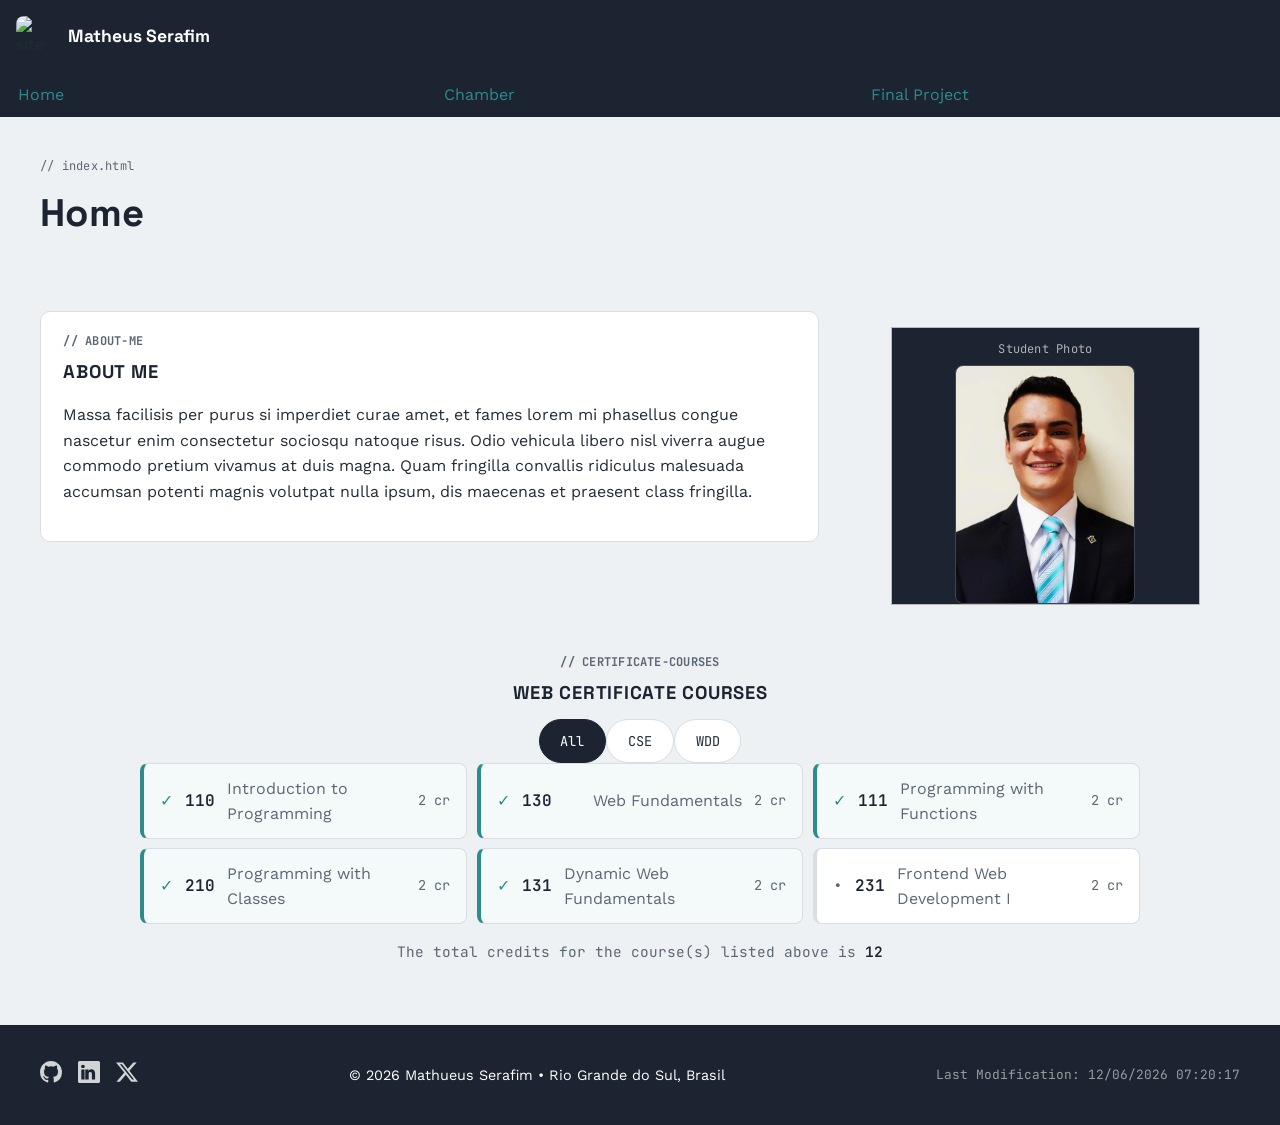
==== index.html @ 8d8bef14 "sections crrectedd" ====
<!DOCTYPE html>
<html lang="en">
<head>
  <meta charset="UTF-8">
  <meta name="viewport" content="width=device-width, initial-scale=1.0">
  <title>Home | Your Name — WDD 131</title>
  <meta name="description" content="Home page for Your Name's WDD 131 portfolio, featuring an about-me summary and a filterable list of Web and Computer Programming certificate courses.">
  <meta name="author" content="Matheus Serafim">

  <link rel="preconnect" href="https://fonts.googleapis.com">
  <link rel="preconnect" href="https://fonts.gstatic.com" crossorigin>
  <link href="https://fonts.googleapis.com/css2?family=JetBrains+Mono:wght@400;600&family=Space+Grotesk:wght@500;700&family=Work+Sans:wght@400;500;600&display=swap" rel="stylesheet">

  <link rel="stylesheet" href="styles/chamber.css">
  <script src="scripts/chamber.js" defer></script>
  <script  type="module" src="scripts/courses.js" defer></script>
</head>
<body>

  <header class="site-header">
    <div class="site-header__brand">
      <img src="images/chambercanoas.png" alt="site logo" class="site-header__logo" width="40" height="40">
      <span class="site-header__name">Matheus Serafim</span>
    </div>
    <button id="menuButton" class="menu-toggle" aria-expanded="false" aria-controls="siteNav" aria-label="Toggle navigation menu">☰</button>
    <nav id="siteNav" class="site-nav">
        <div class="site-nav_tab">  
          <a href="index.html">Home</a>
        </div>
        <div class="site-nav_tab">
          <a href="chamber.html">Chamber</a>
        </div>
        <div class="site-nav_tab">
          <a href="final.html">Final Project</a>
        </div>
    </nav>
  </header>

  <main>
    <div class="page-heading">
      <p class="eyebrow">// index.html</p>
      <h1>Home</h1>
    </div>

    <section class="about-section" aria-labelledby="aboutHeading">
      <div class="about-card">
        <h2 id="aboutHeading">
          <span class="eyebrow">// about-me</span>
          About Me
        </h2>

        <p>
          Massa facilisis per purus si imperdiet curae amet, et fames lorem mi
          phasellus congue nascetur enim consectetur sociosqu natoque risus.
          Odio vehicula libero nisl viverra augue commodo pretium vivamus at
          duis magna. Quam fringilla convallis ridiculus malesuada accumsan
          potenti magnis volutpat nulla ipsum, dis maecenas et praesent class
          fringilla.
        </p>
      </div>
    </section>

    <section class="photo-section" aria-labelledby="photoHeading">
      <figure class="photo-card">
        <h2 id="photoHeading" class="visually-hidden">Student Photo</h2>
        <p class="eyebrow eyebrow--on-dark">Student Photo</p>
        <img src="images/profilephoto.jpeg" alt="Portrait placeholder for Your Name" width="320" height="320">
      </figure>
    </section>

    <section class="courses-section" aria-labelledby="coursesHeading">
      <h2 id="coursesHeading">
        <span class="eyebrow">// certificate-courses</span>
        Web Certificate Courses
      </h2>

      <div class="filter-row" role="group" aria-label="Filter courses by subject">
        <button class="filter-btn filter-btn--active" data-subject="All">All</button>
        <button class="filter-btn" data-subject="CSE">CSE</button>
        <button class="filter-btn" data-subject="WDD">WDD</button>
      </div>

      <ul id="courseList" class="course-list"></ul>

      <p class="credit-total">
        The total credits for the course(s) listed above is 
        <span id="creditTotal">0</span></p>
    </section>
  </main>

  <footer class="site-footer">
    <div class="footer-item footer-item--social">
      <a href="https://github.com/your-username" aria-label="GitHub" target="_blank" rel="noopener">
        <svg width="22" height="22" viewBox="0 0 16 16" fill="currentColor" aria-hidden="true"><path d="M8 0C3.58 0 0 3.58 0 8a8 8 0 0 0 5.47 7.59c.4.07.55-.17.55-.38 0-.19-.01-.82-.01-1.49-2.01.37-2.53-.49-2.69-.94-.09-.23-.48-.94-.82-1.13-.28-.15-.68-.52-.01-.53.63-.01 1.08.58 1.23.82.72 1.21 1.87.87 2.33.66.07-.52.28-.87.51-1.07-1.78-.2-3.64-.89-3.64-3.95 0-.87.31-1.59.82-2.15-.08-.2-.36-1.02.08-2.12 0 0 .67-.21 2.2.82a7.5 7.5 0 0 1 4 0c1.53-1.04 2.2-.82 2.2-.82.44 1.1.16 1.92.08 2.12.51.56.82 1.27.82 2.15 0 3.07-1.87 3.75-3.65 3.95.29.25.54.73.54 1.48 0 1.07-.01 1.93-.01 2.2 0 .21.15.46.55.38A8 8 0 0 0 16 8c0-4.42-3.58-8-8-8Z"/></svg>
      </a>
      <a href="https://linkedin.com/in/your-username" aria-label="LinkedIn" target="_blank" rel="noopener">
        <svg width="22" height="22" viewBox="0 0 16 16" fill="currentColor" aria-hidden="true"><path d="M0 1.15C0 .52.53 0 1.19 0h13.62C15.47 0 16 .52 16 1.15v13.7c0 .63-.53 1.15-1.19 1.15H1.19C.53 16 0 15.48 0 14.85V1.15ZM4.75 13.4V6.16H2.4v7.24h2.35Zm-1.17-8.23c.82 0 1.33-.55 1.33-1.23-.01-.7-.51-1.22-1.31-1.22s-1.33.53-1.33 1.22c0 .68.5 1.23 1.29 1.23h.02Zm4.19 8.23V9.36c0-.2.01-.4.07-.55.16-.4.52-.81 1.13-.81.8 0 1.12.6 1.12 1.49v3.91h2.35V9.2c0-2.17-1.16-3.18-2.7-3.18-1.25 0-1.8.69-2.11 1.17v.03h-.02l.02-.03V6.16H5.3c.03.66 0 7.24 0 7.24h2.47Z"/></svg>
      </a>
      <a href="https://x.com/your-username" aria-label="X" target="_blank" rel="noopener">
        <svg width="22" height="22" viewBox="0 0 16 16" fill="currentColor" aria-hidden="true"><path d="M12.6 1h2.45l-5.35 6.12L16 15h-4.94l-3.87-5.06L2.76 15H.3l5.72-6.55L0 1h5.06l3.5 4.63L12.6 1Zm-.86 12.53h1.36L4.32 2.4H2.86l8.88 11.13Z"/></svg>
      </a>
    </div>

    <div class="footer-item footer-item--info">
      <p>&copy; <span id="currentyear"></span> Mathueus Serafim &bull; Rio Grande do Sul, Brasil</p>
    </div>

    <div class="footer-item footer-item--modified">
      <p>Last Modification: <span id="lastModified"></span></p>
    </div>
  </footer>

</body>
</html>
---- styles/chamber.css ----
:root {
  --color-ink: #1B2430;
  --color-ink-soft: #283246;
  --color-paper: #EEF1F4;
  --color-surface: #FFFFFF;
  --color-text: #232B36;
  --color-muted: #5C6773;
  --color-accent: #E3A83B;
  --color-accent-2: #2E8B8B;
  --color-border: #D8DEE4;

  --font-display: "Space Grotesk", sans-serif;
  --font-body: "Work Sans", sans-serif;
  --font-mono: "JetBrains Mono", monospace;

  --radius: 10px;
  --gutter: clamp(1rem, 4vw, 2.5rem);
}

/* ==========================================================================
   Reset & base
   ========================================================================== */
*, *::before, *::after { box-sizing: border-box; }

html { scroll-behavior: smooth; }

img,
.course-card,
.about-grid {
  max-width: 100%;
}

body {
  margin: 0;
  font-family: var(--font-body);
  color: var(--color-text);
  background: var(--color-paper);
  line-height: 1.6;
}

img { max-width: 100%; height: auto; display: block; }

a {
  color: var(--color-accent-2);
  text-decoration: none;
}

a:hover { text-decoration: underline; }

:focus-visible {
  outline: 3px solid var(--color-accent);
  outline-offset: 2px;
}

.filter-btn,
.menu-toggle {
    min-width: 44px;
    min-height: 44px;
}

.visually-hidden {
  position: absolute;
  width: 1px; height: 1px;
  overflow: hidden;
  clip: rect(0 0 0 0);
  white-space: nowrap;
}

.eyebrow {
  display: block;
  font-family: var(--font-mono);
  font-size: 0.75rem;
  letter-spacing: 0.02em;
  color: var(--color-muted);
  margin-bottom: 0.35rem;
}

.eyebrow--on-dark { color: rgba(255,255,255,0.65); }

h1, h2 {
  font-family: var(--font-display);
  font-weight: 700;
  color: var(--color-ink);
  margin: 0 0 0.75rem;
}

h1 a { color: inherit; }
h1 a:hover { text-decoration: none; }


.site-header {
  display: flex;
  flex-wrap: wrap;
  align-items: center;
  background: var(--color-ink);
  padding: 0;
}

.site-header__brand {
  display: flex;
  align-items: center;
  gap: .75rem;
  padding: 1rem;
  flex: 1;
}

.site-header__logo { border-radius: 8px; }

.site-header__name {
  font-family: var(--font-display);
  font-weight: 700;
  color: var(--color-surface);
  font-size: 1.1rem;
}

.menu-toggle {
  margin: 1rem;
}

.site-nav a{
    display: flex;
    align-items: center;
    justify-content: space-between;
    padding: 0.6rem 1.1rem;
    width:100%
}
.site-nav a:hover {
    background: var(--color-ink-soft);
    color: var(--color-surface);
    border-radius: 8px;
}

.site-nav {
  display: none;
  flex-direction: column;
  width: 100%;
  order: 999;
}
.site-nav__tab {
  width: 100%;
}

.site-nav__tab a {
  display: block;
  width: 100%;
  padding: 1rem;
  background: #2d2d2d;
  color: white;
  border-bottom: 1px solid #111;
}

.site-nav__tab a:hover {
  background: #444;
}

.site-nav--open { display: flex; }

main {
  margin: 0 auto;
  padding: 1.75rem var(--gutter) 3rem;
  display: grid;
  grid-template-columns: 1fr;
  grid-template-areas:
    "page"
    "about"
    "photo"
    "courses";
  gap: 2rem;
}


.page-heading { 
  margin-bottom: 1.5rem;
  grid-area: page;
}
.page-heading h1 { font-size: clamp(1.8rem, 5vw, 2.4rem); }


.about-grid {
  display: grid;
  grid-template-columns: 1fr;
  gap: 1.25rem;
  margin-bottom: 2.5rem;
}

.about-card{
  border-radius: var(--radius);
  padding: 1.25rem 1.4rem;
}

.about-card {
  background: var(--color-surface);
  border: 1px solid var(--color-border);
}

.about-card h2 {
  font-size: 1.15rem;
  text-transform: uppercase;
  letter-spacing: 0.04em;
}

.about-section {
  grid-area: about;
}

.photo-section {
  grid-area: photo;
}

.courses-section {
  grid-area: courses;
}

.photo-card {
  background: var(--color-ink);
  display: flex;
  flex-direction: column;
  align-items: center;
  text-align: center;
  border:1px solid #bbb;
}

.photo-card img {
  border-radius: 8px;
  border: 1px solid rgba(255,255,255,0.15);
  width: 100%;
  max-width: 180px;
  margin:auto;
}

.courses-section h2 {
  font-size: 1.15rem;
  text-transform: uppercase;
  letter-spacing: 0.04em;
  text-align: center;
}

.filter-row {
  display: flex;
  flex-wrap: nowrap;
  justify-content: center;
}

.filter-btn {
  font-family: var(--font-mono);
  font-size: 0.85rem;
  background: var(--color-surface);
  border: 1px solid var(--color-border);
  color: var(--color-text);
  border-radius: 999px;
  padding: 0.5rem 1.3rem;
  cursor: pointer;
  transition: background 0.15s ease, color 0.15s ease, border-color 0.15s ease;
}

.filter-btn:hover { border-color: var(--color-accent-2); }

.filter-btn--active {
  background: var(--color-ink);
  border-color: var(--color-ink);
  color: var(--color-surface);
}

.filter-btn:focus-visible {
  outline: 3px solid var(--color-accent);
  outline-offset: 2px;
}

.course-list {
  list-style: none;
  margin: 0 auto 1rem;
  padding: 0;
  display: grid;
  grid-template-columns: 1fr;
  gap: 0.6rem;
  max-width: 1000px;
}

.course-card {
  display: grid;
  width: 100%;
  grid-template-columns: auto 1fr auto auto;
  justify-content: space-between;
  align-items: center;
  gap: 0.75rem;
  background: var(--color-surface);
  border: 1px solid var(--color-border);
  border-left: 4px solid var(--color-border);
  border-radius: 8px;
  padding: 0.7rem 1rem;
}

.course-card--done {
  border-left-color: var(--color-accent-2);
  background: #F4FAF9;
}

.course-card__status {
  font-family: var(--font-mono);
  color: var(--color-muted);
  text-align: center;
}

.course-card--done .course-card__status { color: var(--color-accent-2); }

.course-card__code {
  font-family: var(--font-mono);
  font-weight: 600;
  color: var(--color-ink);
}

.course-card__title { color: var(--color-muted); }

.course-card__credits {
  font-family: var(--font-mono);
  font-size: 0.85rem;
  color: var(--color-muted);
  white-space: nowrap;
}

.credit-total {
  text-align: center;
  font-family: var(--font-mono);
  font-size: 0.9rem;
  color: var(--color-muted);
}

.credit-total span {
  color: var(--color-ink);
  font-weight: 600;
}

.site-footer {
  background: var(--color-ink);
  color: var(--color-surface);
  padding: 1.5rem var(--gutter);
  display: flex;
  flex-direction: column;
  align-items: center;
  gap: 0.75rem;
  text-align: center;
  font-size: 0.9rem;
}

.footer-item--social {
  display: flex;
  gap: 1rem;
}

.footer-item--social a { color: rgba(255,255,255,0.8); }
.footer-item--social a:hover { color: var(--color-accent); }

.footer-item--modified {
  font-family: var(--font-mono);
  font-size: 0.8rem;
  color: rgba(255,255,255,0.55);
}

@media (min-width: 700px) {

main {
  grid-template-columns: 2fr 1fr;
  grid-template-areas:
    "page page"
    "about photo"
    "courses courses";
}
.menu-toggle{
  display:none;
}
.site-nav{
  display:flex;
  flex-direction:row;
  width:100%;
  order:999;
}
.site-nav__tab{
  flex:1;
  border:none;
}
.site-nav__tab a{
  text-align:left;
  padding:.75rem 1rem;
}

.about-section{
    grid-template-columns: 2fr 1fr;
}
.site-nav{
    display:flex;
    flex-direction:row;
    width:100%;
}
.site-nav_tab{
    flex:1;
}
.site-nav__tab a{
    text-align:left;
}


.course-list { grid-template-columns: repeat(2, 1fr); }

}

@media (min-width: 960px) {
  .course-list {
  display: grid;
  grid-template-columns: repeat(3, 1fr);
  gap: 0.6rem;
  
}

  .site-footer {
    flex-direction: row;
    justify-content: space-between;
    text-align: left;
  }
}

@media (prefers-reduced-motion: reduce) {
  html { scroll-behavior: auto; }
  .filter-btn { transition: none; }
}
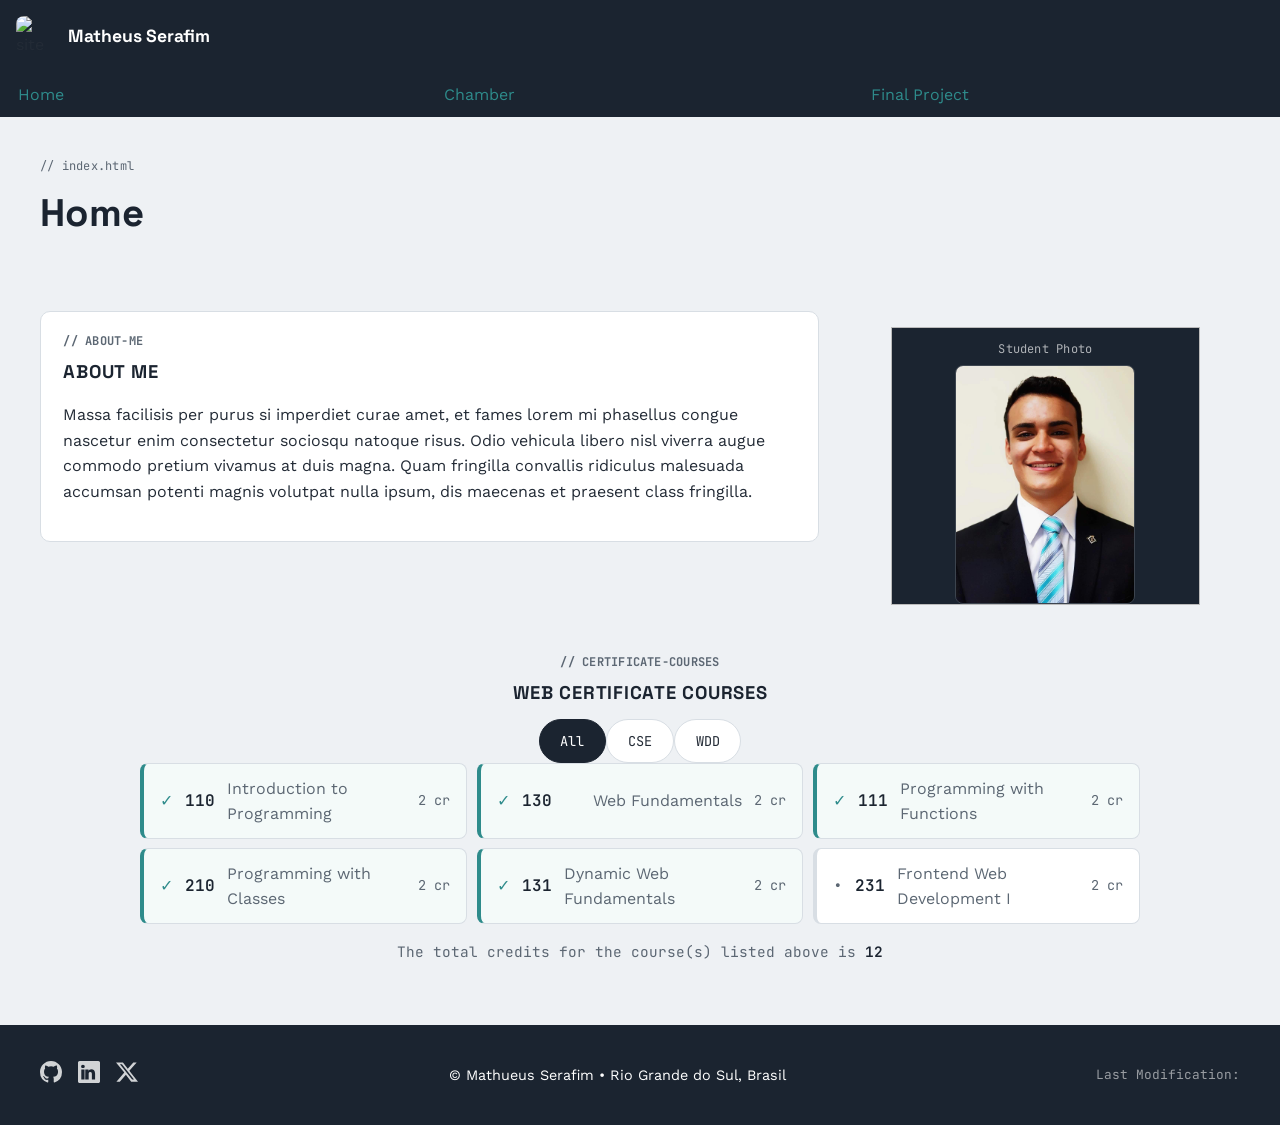
==== commit 2947516b: "no defer" ====
--- a/index.html
+++ b/index.html
@@ -12,7 +12,7 @@
   <link href="https://fonts.googleapis.com/css2?family=JetBrains+Mono:wght@400;600&family=Space+Grotesk:wght@500;700&family=Work+Sans:wght@400;500;600&display=swap" rel="stylesheet">
 
   <link rel="stylesheet" href="styles/chamber.css">
-  <script src="scripts/chamber.js" defer></script>
+  <script src="scripts/chamber.js"></script>
   <script  type="module" src="scripts/courses.js" defer></script>
 </head>
 <body>
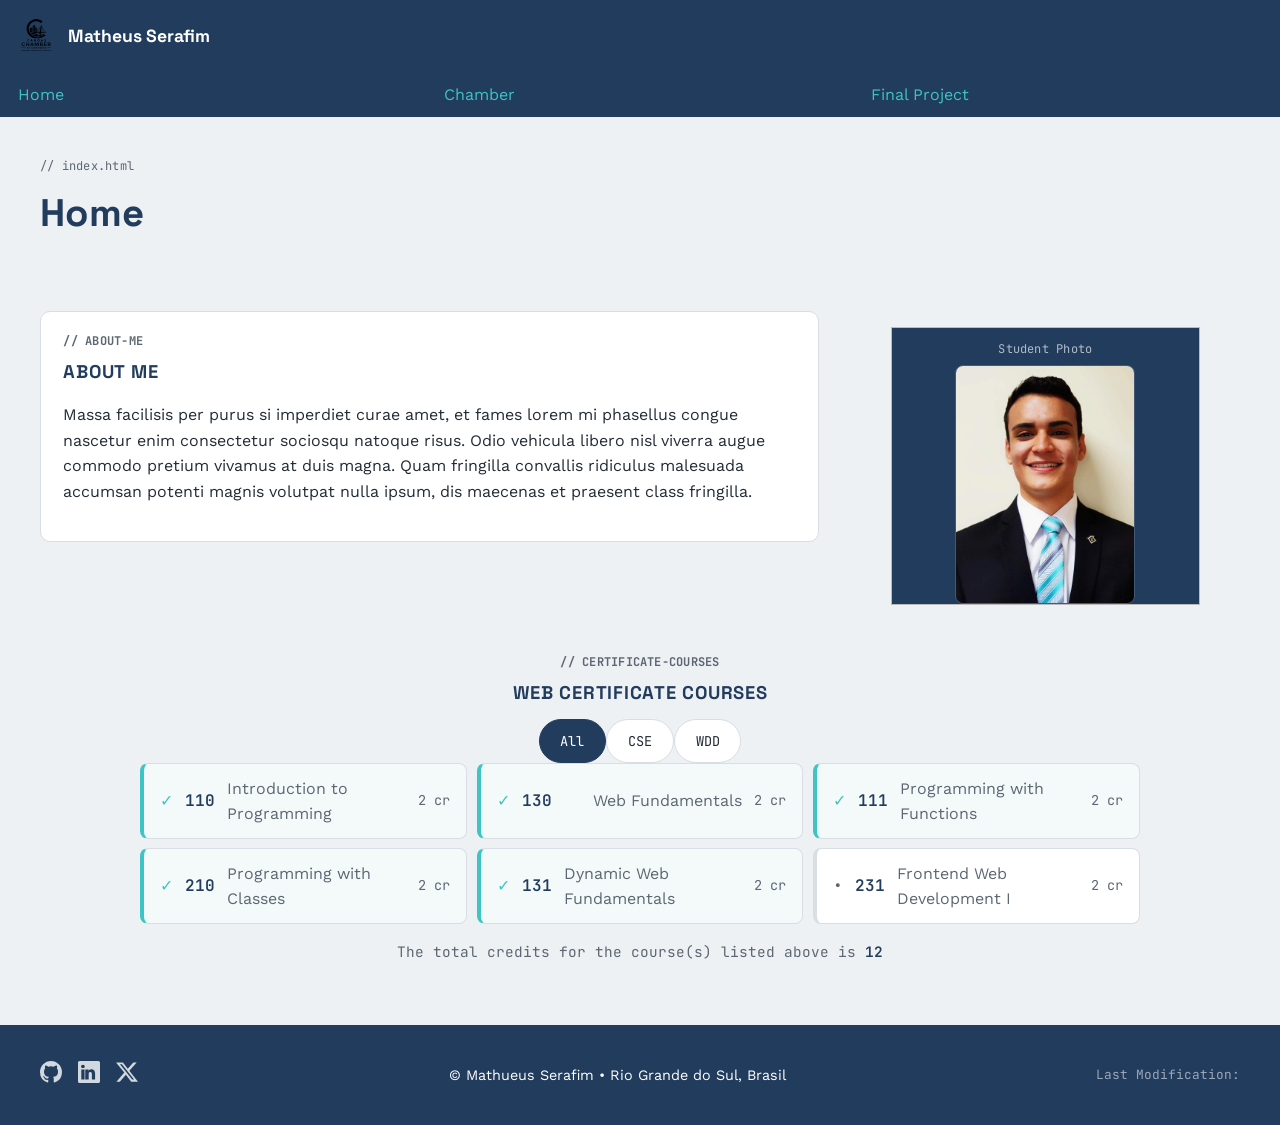
==== commit 7a0a7c45: "svg" ====
--- a/index.html
+++ b/index.html
@@ -19,7 +19,7 @@
 
   <header class="site-header">
     <div class="site-header__brand">
-      <img src="images/chambercanoas.png" alt="site logo" class="site-header__logo" width="40" height="40">
+      <img src="images/chambercanoas.svg" alt="site logo" class="site-header__logo" width="40" height="40">
       <span class="site-header__name">Matheus Serafim</span>
     </div>
     <button id="menuButton" class="menu-toggle" aria-expanded="false" aria-controls="siteNav" aria-label="Toggle navigation menu">☰</button>
--- a/styles/chamber.css
+++ b/styles/chamber.css
@@ -1,13 +1,13 @@
 
 :root {
-  --color-ink: #1B2430;
+  --color-ink: #223c5e;
   --color-ink-soft: #283246;
   --color-paper: #EEF1F4;
   --color-surface: #FFFFFF;
   --color-text: #232B36;
   --color-muted: #5C6773;
   --color-accent: #E3A83B;
-  --color-accent-2: #2E8B8B;
+  --color-accent-2: #3dc4c4;
   --color-border: #D8DEE4;
 
   --font-display: "Space Grotesk", sans-serif;
@@ -105,7 +105,7 @@
   flex: 1;
 }
 
-.site-header__logo { border-radius: 8px; }
+.site-header__logo { border-radius: 10px; }
 
 .site-header__name {
   font-family: var(--font-display);
@@ -116,6 +116,7 @@
 
 .menu-toggle {
   margin: 1rem;
+
 }
 
 .site-nav a{
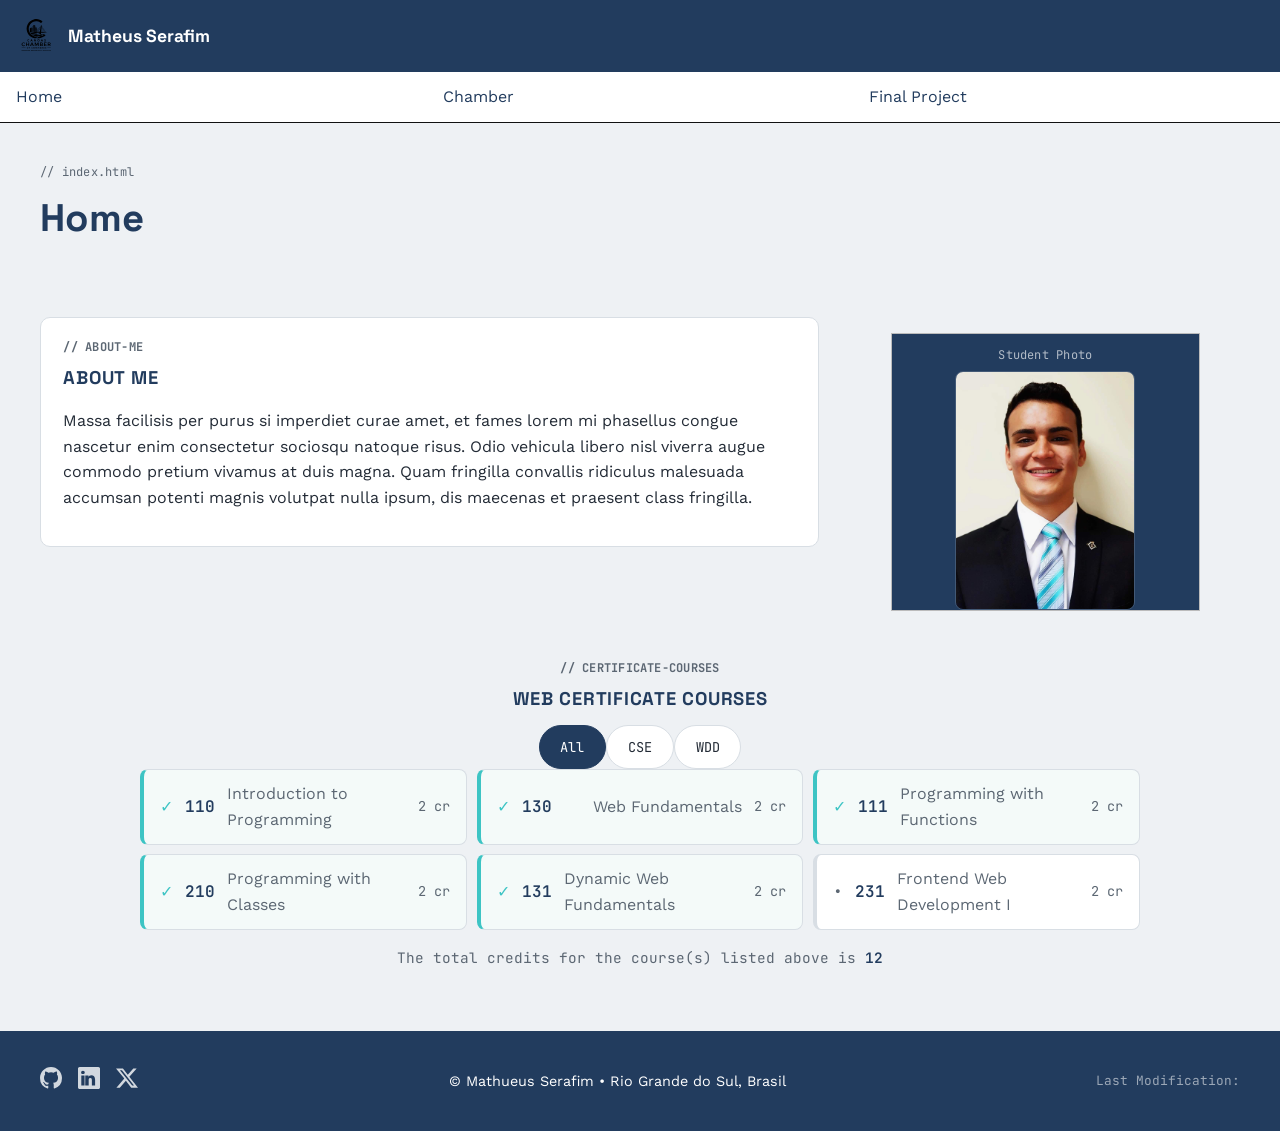
==== commit 13b36f07: "startWeek2" ====
--- a/index.html
+++ b/index.html
@@ -7,13 +7,21 @@
   <meta name="description" content="Home page for Your Name's WDD 131 portfolio, featuring an about-me summary and a filterable list of Web and Computer Programming certificate courses.">
   <meta name="author" content="Matheus Serafim">
 
+  <meta property="og:description" content="A chamber of Canoas city with a focus on developing and increasing our people in this beautiful place.">
+  <meta property="og:title" content="Chamber of Canoas - Matheus Serafim">
+  <meta property="og:image" content="images/chambercanoaspng.png">
+  <meta property="og:url" content="https://matheusserafim-git.github.io/wdd231/index.html">
+
+
   <link rel="preconnect" href="https://fonts.googleapis.com">
   <link rel="preconnect" href="https://fonts.gstatic.com" crossorigin>
   <link href="https://fonts.googleapis.com/css2?family=JetBrains+Mono:wght@400;600&family=Space+Grotesk:wght@500;700&family=Work+Sans:wght@400;500;600&display=swap" rel="stylesheet">
 
-  <link rel="stylesheet" href="styles/chamber.css">
-  <script src="scripts/chamber.js"></script>
-  <script  type="module" src="scripts/courses.js" defer></script>
+  <link rel="stylesheet" href="styles/small.css">
+  <link rel="stylesheet" href="styles/large.css" media="(min-width: 600px)">
+  <script src="scripts/navigation.js"></script>
+  <script  type="module" src="scripts/courses.js"></script>
+  <link rel="icon" href="images/favicon.ico" >
 </head>
 <body>
 
--- a/styles/small.css
+++ b/styles/small.css
@@ -0,0 +1,357 @@
+
+:root {
+  --color-ink: #223c5e;
+  --color-ink-soft: #283246;
+  --color-paper: #EEF1F4;
+  --color-surface: #FFFFFF;
+  --color-text: #232B36;
+  --color-muted: #5C6773;
+  --color-accent: #E3A83B;
+  --color-accent-2: #3dc4c4;
+  --color-border: #D8DEE4;
+
+  --font-display: "Space Grotesk", sans-serif;
+  --font-body: "Work Sans", sans-serif;
+  --font-mono: "JetBrains Mono", monospace;
+
+  --radius: 10px;
+  --gutter: clamp(1rem, 4vw, 2.5rem);
+}
+
+/* ==========================================================================
+   Reset & base
+   ========================================================================== */
+*, *::before, *::after { box-sizing: border-box; }
+
+html { scroll-behavior: smooth; }
+
+img,
+.course-card,
+.about-grid {
+  max-width: 100%;
+}
+
+body {
+  margin: 0;
+  font-family: var(--font-body);
+  color: var(--color-text);
+  background: var(--color-paper);
+  line-height: 1.6;
+}
+
+img { max-width: 100%; height: auto; display: block; }
+
+a {
+  color: var(--color-accent-2);
+  text-decoration: none;
+}
+
+a:hover { text-decoration: underline; }
+
+:focus-visible {
+  outline: 3px solid var(--color-accent);
+  outline-offset: 2px;
+}
+
+.filter-btn,
+.menu-toggle {
+    min-width: 44px;
+    min-height: 44px;
+}
+
+.visually-hidden {
+  position: absolute;
+  width: 1px; height: 1px;
+  overflow: hidden;
+  clip: rect(0 0 0 0);
+  white-space: nowrap;
+}
+
+.eyebrow {
+  display: block;
+  font-family: var(--font-mono);
+  font-size: 0.75rem;
+  letter-spacing: 0.02em;
+  color: var(--color-muted);
+  margin-bottom: 0.35rem;
+}
+
+.eyebrow--on-dark { color: rgba(255,255,255,0.65); }
+
+h1, h2 {
+  font-family: var(--font-display);
+  font-weight: 700;
+  color: var(--color-ink);
+  margin: 0 0 0.75rem;
+}
+
+h1 a { color: inherit; }
+h1 a:hover { text-decoration: none; }
+
+
+.site-header {
+  display: flex;
+  flex-wrap: wrap;
+  align-items: center;
+  background: var(--color-ink);
+  padding: 0;
+}
+
+.site-header__brand {
+  display: flex;
+  align-items: center;
+  gap: .75rem;
+  padding: 1rem;
+  flex: 1;
+}
+
+.site-header__logo { border-radius: 10px; }
+
+.site-header__name {
+  font-family: var(--font-display);
+  font-weight: 700;
+  color: var(--color-surface);
+  font-size: 1.1rem;
+}
+
+.menu-toggle {
+  margin: 1rem;
+
+}
+
+.site-nav a{
+    display: flex;
+    align-items: center;
+    justify-content: space-between;
+    padding: 0.6rem 1.1rem;
+    width:100%
+}
+.site-nav a:hover {
+    background: var(--color-ink-soft);
+    color: var(--color-surface);
+    border-radius: 8px;
+}
+
+.site-nav {
+  display: none;
+  flex-direction: column;
+  width: 100%;
+  order: 999;
+}
+.site-nav_tab {
+  width: 100%;
+}
+
+.site-nav_tab a {
+  display: flex;
+  align-items: center;
+  width: 100%;
+  padding: 1rem;
+  background: white;
+  color: var(--color-ink);
+  border-bottom: 1px solid #111;
+}
+
+.site-nav_tab a:hover {
+  background: var(--color-ink-soft);
+}
+
+.site-nav--open { display: flex; }
+
+main {
+  margin: 0 auto;
+  padding: 1.75rem var(--gutter) 3rem;
+  display: grid;
+  grid-template-columns: 1fr;
+  grid-template-areas:
+    "page"
+    "about"
+    "photo"
+    "courses";
+  gap: 2rem;
+}
+
+
+.page-heading { 
+  margin-bottom: 1.5rem;
+  grid-area: page;
+}
+.page-heading h1 { font-size: clamp(1.8rem, 5vw, 2.4rem); }
+
+
+.about-grid {
+  display: grid;
+  grid-template-columns: 1fr;
+  gap: 1.25rem;
+  margin-bottom: 2.5rem;
+}
+
+.about-card {
+  background: var(--color-surface);
+  border: 1px solid var(--color-border);
+  border-radius: var(--radius);
+  padding: 1.25rem 1.4rem;
+}
+
+.about-card h2 {
+  font-size: 1.15rem;
+  text-transform: uppercase;
+  letter-spacing: 0.04em;
+}
+
+.about-section {
+  grid-area: about;
+}
+
+.photo-section {
+  grid-area: photo;
+}
+
+.courses-section {
+  grid-area: courses;
+}
+
+.photo-card {
+  background: var(--color-ink);
+  display: flex;
+  flex-direction: column;
+  align-items: center;
+  text-align: center;
+  border:1px solid #bbb;
+}
+
+.photo-card img {
+  border-radius: 8px;
+  border: 1px solid rgba(255,255,255,0.15);
+  width: 100%;
+  max-width: 180px;
+  margin:auto;
+}
+
+.courses-section h2 {
+  font-size: 1.15rem;
+  text-transform: uppercase;
+  letter-spacing: 0.04em;
+  text-align: center;
+}
+
+.filter-row {
+  display: flex;
+  flex-wrap: nowrap;
+  justify-content: center;
+}
+
+.filter-btn {
+  font-family: var(--font-mono);
+  font-size: 0.85rem;
+  background: var(--color-surface);
+  border: 1px solid var(--color-border);
+  color: var(--color-text);
+  border-radius: 999px;
+  padding: 0.5rem 1.3rem;
+  cursor: pointer;
+  transition: background 0.15s ease, color 0.15s ease, border-color 0.15s ease;
+}
+
+.filter-btn:hover { border-color: var(--color-accent-2); }
+
+.filter-btn--active {
+  background: var(--color-ink);
+  border-color: var(--color-ink);
+  color: var(--color-surface);
+}
+
+.filter-btn:focus-visible {
+  outline: 3px solid var(--color-accent);
+  outline-offset: 2px;
+}
+
+.course-list {
+  list-style: none;
+  margin: 0 auto 1rem;
+  padding: 0;
+  display: grid;
+  grid-template-columns: 1fr;
+  gap: 0.6rem;
+  max-width: 1000px;
+}
+
+.course-card {
+  display: grid;
+  width: 100%;
+  grid-template-columns: auto 1fr auto auto;
+  justify-content: space-between;
+  align-items: center;
+  gap: 0.75rem;
+  background: var(--color-surface);
+  border: 1px solid var(--color-border);
+  border-left: 4px solid var(--color-border);
+  border-radius: 8px;
+  padding: 0.7rem 1rem;
+}
+
+.course-card--done {
+  border-left-color: var(--color-accent-2);
+  background: #F4FAF9;
+}
+
+.course-card__status {
+  font-family: var(--font-mono);
+  color: var(--color-muted);
+  text-align: center;
+}
+
+.course-card--done .course-card__status { color: var(--color-accent-2); }
+
+.course-card__code {
+  font-family: var(--font-mono);
+  font-weight: 600;
+  color: var(--color-ink);
+}
+
+.course-card__title { color: var(--color-muted); }
+
+.course-card__credits {
+  font-family: var(--font-mono);
+  font-size: 0.85rem;
+  color: var(--color-muted);
+  white-space: nowrap;
+}
+
+.credit-total {
+  text-align: center;
+  font-family: var(--font-mono);
+  font-size: 0.9rem;
+  color: var(--color-muted);
+}
+
+.credit-total span {
+  color: var(--color-ink);
+  font-weight: 600;
+}
+
+.site-footer {
+  background: var(--color-ink);
+  color: var(--color-surface);
+  padding: 1.5rem var(--gutter);
+  display: flex;
+  flex-direction: column;
+  align-items: center;
+  gap: 0.75rem;
+  text-align: center;
+  font-size: 0.9rem;
+}
+
+.footer-item--social {
+  display: flex;
+  gap: 1rem;
+}
+
+.footer-item--social a { color: rgba(255,255,255,0.8); }
+.footer-item--social a:hover { color: var(--color-accent); }
+
+.footer-item--modified {
+  font-family: var(--font-mono);
+  font-size: 0.8rem;
+  color: rgba(255,255,255,0.55);
+}
--- a/styles/large.css
+++ b/styles/large.css
@@ -0,0 +1,62 @@
+@media (min-width: 700px) {
+
+main {
+  grid-template-columns: 2fr 1fr;
+  grid-template-areas:
+    "page page"
+    "about photo"
+    "courses courses";
+}
+.menu-toggle{
+  display:none;
+}
+.site-nav{
+  display:flex;
+  flex-direction:row;
+  width:100%;
+  order:999;
+}
+.site-nav_tab{
+  flex:1;
+  border:none;
+}
+.site-nav_tab a{
+  text-align:center;
+  padding:.75rem 1rem;
+}
+
+.about-section{
+    grid-template-columns: 2fr 1fr;
+}
+.site-nav{
+    display:flex;
+    flex-direction:row;
+    width:100%;
+}
+.site-nav_tab{
+    flex:1;
+}
+
+.course-list { grid-template-columns: repeat(2, 1fr); }
+
+}
+
+@media (min-width: 960px) {
+  .course-list {
+  display: grid;
+  grid-template-columns: repeat(3, 1fr);
+  gap: 0.6rem;
+  
+}
+
+  .site-footer {
+    flex-direction: row;
+    justify-content: space-between;
+    text-align: left;
+  }
+}
+
+@media (prefers-reduced-motion: reduce) {
+  html { scroll-behavior: auto; }
+  .filter-btn { transition: none; }
+}
